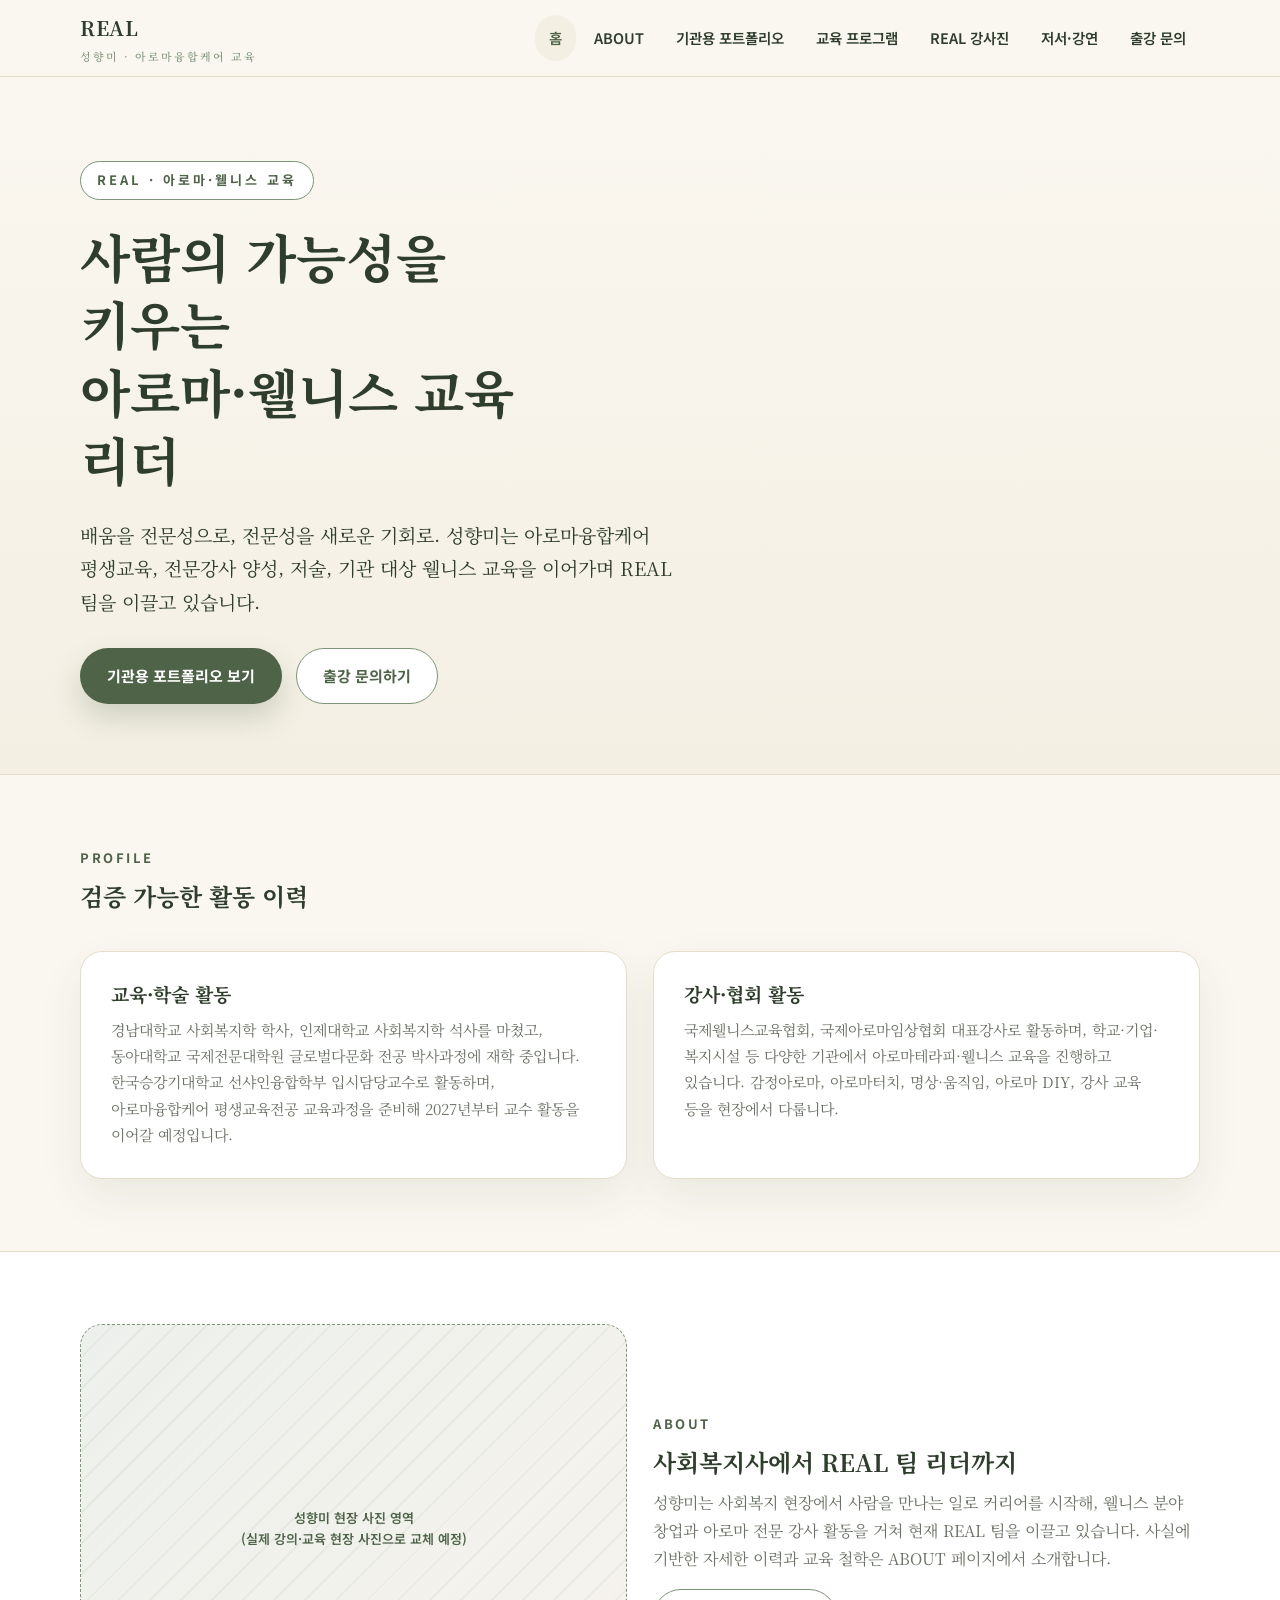
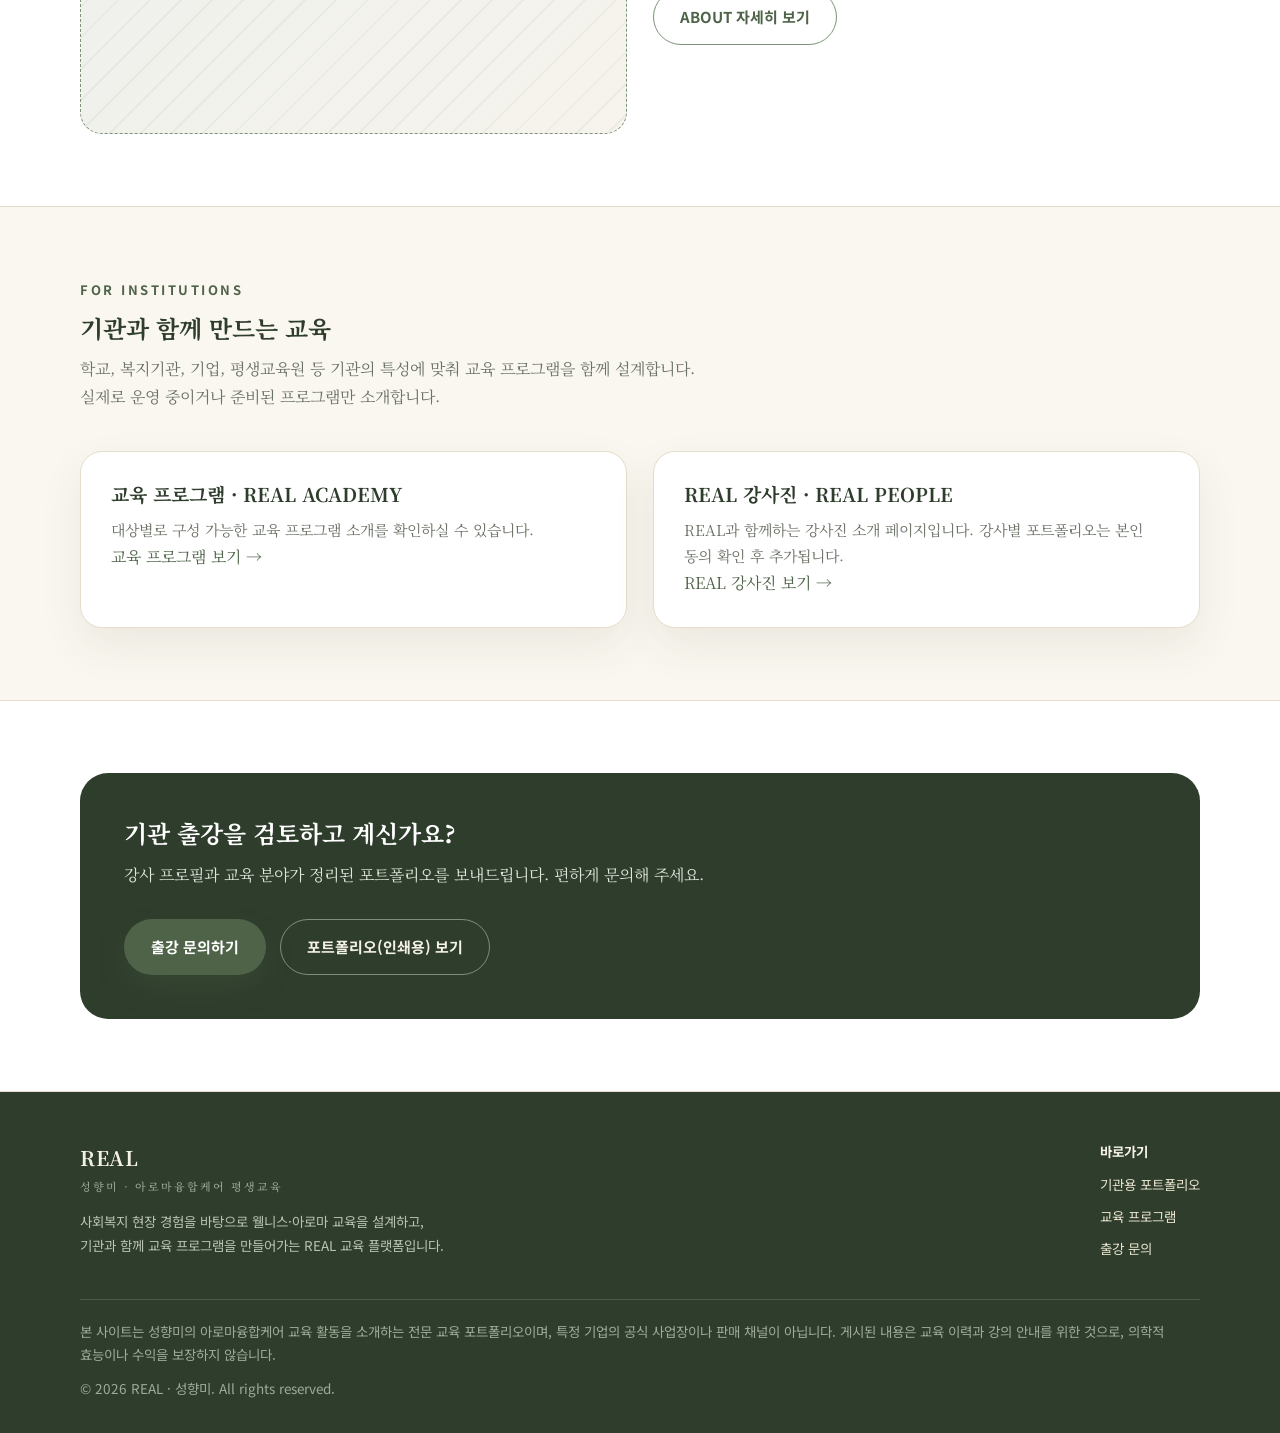
==== real-brand/index.html @ 049f68d8 "Add REAL brand portfolio site (separate static site, real-brand/) First-stage implementation of 성향미'" ====
<!doctype html>
<html lang="ko">
<head>
<meta charset="UTF-8" />
<meta name="viewport" content="width=device-width, initial-scale=1.0" />
<title>성향미 | REAL 아로마·웰니스 교육 리더</title>
<meta name="description" content="사람의 가능성을 키우는 아로마·웰니스 교육 리더 성향미. 평생교육 전문가, 교육과정 기획자, 전문강사 양성가, 저자, 교육 컨설턴트로서의 활동을 소개합니다." />
<link rel="canonical" href="https://real.aroma1004.com/" />
<meta name="robots" content="index,follow" />
<link rel="icon" href="data:image/svg+xml,%3Csvg xmlns='http://www.w3.org/2000/svg' viewBox='0 0 32 32'%3E%3Ccircle cx='16' cy='16' r='15' fill='%23f3efe3'/%3E%3Cpath d='M16 6c5 4 8 8 8 13a8 8 0 0 1-16 0c0-5 3-9 8-13Z' fill='none' stroke='%234f6349' stroke-width='2'/%3E%3C/svg%3E" />
<meta property="og:type" content="website" />
<meta property="og:site_name" content="REAL · 성향미" />
<meta property="og:title" content="성향미 | REAL 아로마·웰니스 교육 리더" />
<meta property="og:description" content="사람의 가능성을 키우는 아로마·웰니스 교육 리더 성향미. 평생교육 전문가, 교육과정 기획자, 전문강사 양성가, 저자, 교육 컨설턴트로서의 활동을 소개합니다." />
<meta property="og:url" content="https://real.aroma1004.com/" />
<meta name="twitter:card" content="summary" />
<link rel="preconnect" href="https://fonts.googleapis.com">
<link rel="preconnect" href="https://fonts.gstatic.com" crossorigin>
<link href="https://fonts.googleapis.com/css2?family=Noto+Serif+KR:wght@500;700;900&family=Noto+Sans+KR:wght@400;500;600;700;800&display=swap" rel="stylesheet">
<link rel="stylesheet" href="assets/style.css" />
</head>
<body>
  <header class="site-header">
    <div class="container nav">
      <a href="index.html" class="brand">REAL<small>성향미 · 아로마융합케어 교육</small></a>
      <button class="nav-toggle btn btn-outline no-print" id="navToggle" aria-label="메뉴 열기" aria-expanded="false">메뉴</button>
      <nav class="nav-links" id="navLinks">
        <a href="index.html" aria-current="page">홈</a>
        <a href="about.html">ABOUT</a>
        <a href="portfolio.html">기관용 포트폴리오</a>
        <a href="programs.html">교육 프로그램</a>
        <a href="team.html">REAL 강사진</a>
        <a href="publications.html">저서·강연</a>
        <a href="contact.html">출강 문의</a>
      </nav>
    </div>
  </header>

  <main>

    <section class="hero">
      <div class="container">
        <span class="eyebrow">REAL · 아로마·웰니스 교육</span>
        <h1>사람의 가능성을 키우는<br>아로마·웰니스 교육 리더</h1>
        <p class="lede">
          배움을 전문성으로, 전문성을 새로운 기회로. 성향미는 아로마융합케어 평생교육,
          전문강사 양성, 저술, 기관 대상 웰니스 교육을 이어가며 REAL 팀을 이끌고 있습니다.
        </p>
        <div class="hero-actions">
          <a class="btn btn-primary" href="portfolio.html">기관용 포트폴리오 보기</a>
          <a class="btn btn-outline" href="contact.html">출강 문의하기</a>
        </div>
      </div>
    </section>

    <section>
      <div class="container">
        <div class="section-head">
          <span class="tag">Profile</span>
          <h2>검증 가능한 활동 이력</h2>
        </div>
        <div class="grid grid-2">
          <div class="card">
            <h3>교육·학술 활동</h3>
            <p>
              경남대학교 사회복지학 학사, 인제대학교 사회복지학 석사를 마쳤고,
              동아대학교 국제전문대학원 글로벌다문화 전공 박사과정에 재학 중입니다.
              한국승강기대학교 선샤인융합학부 입시담당교수로 활동하며, 아로마융합케어
              평생교육전공 교육과정을 준비해 2027년부터 교수 활동을 이어갈 예정입니다.
            </p>
          </div>
          <div class="card">
            <h3>강사·협회 활동</h3>
            <p>
              국제웰니스교육협회, 국제아로마임상협회 대표강사로 활동하며, 학교·기업·복지시설
              등 다양한 기관에서 아로마테라피·웰니스 교육을 진행하고 있습니다. 감정아로마,
              아로마터치, 명상·움직임, 아로마 DIY, 강사 교육 등을 현장에서 다룹니다.
            </p>
          </div>
        </div>
      </div>
    </section>

    <section class="section-alt">
      <div class="container grid grid-2" style="align-items:center">
        <div class="photo-frame" aria-hidden="true">
          <span>성향미 현장 사진 영역<br>(실제 강의·교육 현장 사진으로 교체 예정)</span>
        </div>
        <div>
          <span class="tag">About</span>
          <h2>사회복지사에서 REAL 팀 리더까지</h2>
          <p>
            성향미는 사회복지 현장에서 사람을 만나는 일로 커리어를 시작해, 웰니스 분야
            창업과 아로마 전문 강사 활동을 거쳐 현재 REAL 팀을 이끌고 있습니다. 사실에
            기반한 자세한 이력과 교육 철학은 ABOUT 페이지에서 소개합니다.
          </p>
          <a class="btn btn-outline" href="about.html">ABOUT 자세히 보기</a>
        </div>
      </div>
    </section>

    <section>
      <div class="container">
        <div class="section-head">
          <span class="tag">For Institutions</span>
          <h2>기관과 함께 만드는 교육</h2>
          <p class="lede" style="font-size:16px">
            학교, 복지기관, 기업, 평생교육원 등 기관의 특성에 맞춰 교육 프로그램을 함께
            설계합니다. 실제로 운영 중이거나 준비된 프로그램만 소개합니다.
          </p>
        </div>
        <div class="grid grid-2">
          <div class="card">
            <h3>교육 프로그램 · REAL ACADEMY</h3>
            <p>대상별로 구성 가능한 교육 프로그램 소개를 확인하실 수 있습니다.</p>
            <a href="programs.html">교육 프로그램 보기 →</a>
          </div>
          <div class="card">
            <h3>REAL 강사진 · REAL PEOPLE</h3>
            <p>REAL과 함께하는 강사진 소개 페이지입니다. 강사별 포트폴리오는 본인 동의 확인 후 추가됩니다.</p>
            <a href="team.html">REAL 강사진 보기 →</a>
          </div>
        </div>
      </div>
    </section>

    <section class="section-alt">
      <div class="container">
        <div class="contact-card">
          <h2>기관 출강을 검토하고 계신가요?</h2>
          <p>강사 프로필과 교육 분야가 정리된 포트폴리오를 보내드립니다. 편하게 문의해 주세요.</p>
          <div class="hero-actions">
            <a class="btn btn-primary" href="contact.html">출강 문의하기</a>
            <a class="btn btn-outline" style="background:transparent;color:#f4f1e6;border-color:rgba(255,255,255,.4)" href="portfolio.html">포트폴리오(인쇄용) 보기</a>
          </div>
        </div>
      </div>
    </section>

  </main>
  <footer>
    <div class="container footer-grid">
      <div>
        <div class="brand" style="color:#f4f1e6">REAL<small style="color:#9fab99">성향미 · 아로마융합케어 평생교육</small></div>
        <p style="margin-top:14px;max-width:46ch;color:#b9c3b4">
          사회복지 현장 경험을 바탕으로 웰니스·아로마 교육을 설계하고,
          기관과 함께 교육 프로그램을 만들어가는 REAL 교육 플랫폼입니다.
        </p>
      </div>
      <div>
        <div style="font-weight:700;color:#f4f1e6;margin-bottom:10px">바로가기</div>
        <div style="display:flex;flex-direction:column;gap:8px">
          <a href="portfolio.html">기관용 포트폴리오</a>
          <a href="programs.html">교육 프로그램</a>
          <a href="contact.html">출강 문의</a>
        </div>
      </div>
    </div>
    <div class="container footer-legal">
      <p style="margin:0;color:#9fab99">
        본 사이트는 성향미의 아로마융합케어 교육 활동을 소개하는 전문 교육 포트폴리오이며,
        특정 기업의 공식 사업장이나 판매 채널이 아닙니다. 게시된 내용은 교육 이력과 강의 안내를 위한 것으로,
        의학적 효능이나 수익을 보장하지 않습니다.
      </p>
      <p style="margin:10px 0 0;color:#9fab99">&copy; <span id="year"></span> REAL · 성향미. All rights reserved.</p>
    </div>
  </footer>
  <script>
    document.getElementById('year').textContent = new Date().getFullYear();
    var navToggle = document.getElementById('navToggle');
    var navLinks = document.getElementById('navLinks');
    navToggle.addEventListener('click', function(){
      var open = navLinks.classList.toggle('open');
      navToggle.setAttribute('aria-expanded', open ? 'true' : 'false');
    });
  </script>

</body>
</html>
---- real-brand/assets/style.css ----
/* REAL · 성향미 브랜드 사이트 공통 스타일
   팔레트: 아이보리 + 세이지그린, 편집 디자인 톤 */

:root{
  --ivory:#faf7f0;
  --ivory-deep:#f3efe3;
  --paper:#ffffff;
  --sage:#7c9478;
  --sage-deep:#4f6349;
  --sage-ink:#2f3d2c;
  --ink:#2a2e27;
  --muted:#6b7266;
  --line:#e4ddc9;
  --gold:#ab8a4a;
  --shadow:0 18px 44px rgba(47,61,44,.08);
  --radius:22px;
  --maxw:1120px;
}

*{box-sizing:border-box}
html{scroll-behavior:smooth}
body{
  margin:0;
  font-family:'Noto Serif KR','Georgia',serif;
  background:var(--ivory);
  color:var(--ink);
  line-height:1.75;
  word-break:keep-all;
  overflow-wrap:break-word;
}
h1,h2,h3,h4{
  font-family:'Noto Serif KR',serif;
  color:var(--sage-ink);
  line-height:1.3;
  margin:0 0 .5em;
  font-weight:700;
}
p{margin:0 0 1em;color:var(--muted)}
a{color:var(--sage-deep);text-decoration:none}
a:hover{color:var(--gold)}
img{max-width:100%;display:block}
.container{width:min(var(--maxw),92%);margin:0 auto}

/* header / nav */
.site-header{
  position:sticky;top:0;z-index:40;
  background:rgba(250,247,240,.92);
  backdrop-filter:blur(10px);
  border-bottom:1px solid var(--line);
}
.nav{
  display:flex;align-items:center;justify-content:space-between;
  height:76px;gap:16px;
}
.brand{
  font-family:'Noto Serif KR',serif;font-weight:700;font-size:20px;
  letter-spacing:.5px;color:var(--sage-ink);
}
.brand small{display:block;font-size:11px;letter-spacing:2px;color:var(--sage);font-weight:500;margin-top:2px}
.nav-links{display:flex;gap:4px;flex-wrap:wrap}
.nav-links a{
  padding:10px 14px;border-radius:999px;font-size:14.5px;font-weight:600;
  font-family:'Noto Sans KR',sans-serif;color:var(--sage-ink);
}
.nav-links a:hover,.nav-links a[aria-current="page"]{background:var(--ivory-deep);color:var(--sage-deep)}
button.nav-toggle{display:none}

/* hero */
.hero{
  padding:84px 0 70px;
  background:linear-gradient(180deg,var(--ivory) 0%,var(--ivory-deep) 100%);
  border-bottom:1px solid var(--line);
}
.eyebrow{
  display:inline-flex;align-items:center;gap:8px;
  font-family:'Noto Sans KR',sans-serif;font-size:13px;font-weight:700;
  letter-spacing:3px;color:var(--sage-deep);
  padding:7px 16px;border:1px solid var(--sage);border-radius:999px;
  margin-bottom:22px;background:var(--paper);
}
.hero h1{font-size:clamp(32px,4.4vw,52px);max-width:16ch}
.hero .lede{font-size:19px;max-width:56ch;color:var(--sage-ink)}
.hero-actions{display:flex;gap:14px;margin-top:30px;flex-wrap:wrap}

/* buttons */
.btn{
  display:inline-flex;align-items:center;gap:8px;
  font-family:'Noto Sans KR',sans-serif;font-weight:700;font-size:15px;
  padding:14px 26px;border-radius:999px;border:1px solid transparent;
  cursor:pointer;
}
.btn-primary{background:var(--sage-deep);color:#fff;box-shadow:0 14px 28px rgba(79,99,73,.22)}
.btn-primary:hover{background:var(--sage-ink);color:#fff}
.btn-outline{border-color:var(--sage);color:var(--sage-deep);background:var(--paper)}
.btn-outline:hover{background:var(--ivory-deep)}

/* sections */
section{padding:72px 0}
.section-head{max-width:640px;margin-bottom:40px}
.tag{
  font-family:'Noto Sans KR',sans-serif;font-size:13px;font-weight:700;
  letter-spacing:2.5px;color:var(--sage-deep);text-transform:uppercase;
  margin-bottom:10px;display:block;
}
.section-alt{background:var(--paper);border-top:1px solid var(--line);border-bottom:1px solid var(--line)}

/* cards / grids */
.grid{display:grid;gap:26px}
.grid-2{grid-template-columns:repeat(2,minmax(0,1fr))}
.grid-3{grid-template-columns:repeat(3,minmax(0,1fr))}
.card{
  background:var(--paper);border:1px solid var(--line);border-radius:var(--radius);
  padding:30px;box-shadow:var(--shadow);
}
.card h3{font-size:19px;margin-bottom:10px}
.card p{font-size:15px;margin-bottom:0}

/* photo placeholder (no AI-generated imagery; swap with real on-site photos) */
.photo-frame{
  border-radius:var(--radius);
  aspect-ratio:4/3;
  background:
    linear-gradient(135deg,rgba(124,148,120,.14),rgba(171,138,74,.10)),
    repeating-linear-gradient(135deg,rgba(79,99,73,.06) 0 2px,transparent 2px 22px);
  border:1px dashed var(--sage);
  display:flex;align-items:center;justify-content:center;
  text-align:center;padding:24px;
}
.photo-frame span{
  font-family:'Noto Sans KR',sans-serif;font-size:13px;color:var(--sage-deep);
  font-weight:600;line-height:1.6;
}

/* timeline (About) */
.timeline{display:flex;flex-direction:column;gap:0;border-left:2px solid var(--sage);margin-left:10px}
.timeline-item{position:relative;padding:0 0 42px 32px}
.timeline-item:last-child{padding-bottom:0}
.timeline-item::before{
  content:'';position:absolute;left:-7px;top:4px;width:12px;height:12px;
  border-radius:50%;background:var(--sage-deep);border:3px solid var(--ivory);
}
.timeline-stage{font-family:'Noto Sans KR',sans-serif;font-size:13px;font-weight:700;color:var(--gold);letter-spacing:1px;margin-bottom:4px}
.timeline-item h3{margin-bottom:8px}

/* table (lecture cases, publications) */
.table-wrap{overflow-x:auto;border:1px solid var(--line);border-radius:var(--radius);background:var(--paper)}
table{width:100%;border-collapse:collapse;font-family:'Noto Sans KR',sans-serif;font-size:14.5px}
th,td{padding:16px 18px;text-align:left;border-bottom:1px solid var(--line)}
th{color:var(--sage-deep);font-weight:700;background:var(--ivory-deep)}
tr:last-child td{border-bottom:none}
.placeholder-note{font-size:13px;color:var(--muted);font-style:italic}

/* instructor card (team) */
.team-card{text-align:left}
.team-card .role{
  font-family:'Noto Sans KR',sans-serif;font-size:12.5px;font-weight:700;
  letter-spacing:1.5px;color:var(--gold);text-transform:uppercase;margin-bottom:6px;
}
.team-card.placeholder{
  display:flex;align-items:center;justify-content:center;
  border-style:dashed;color:var(--muted);font-family:'Noto Sans KR',sans-serif;font-size:14px;
}

/* contact */
.contact-card{background:var(--sage-ink);color:#f4f1e6;border-radius:28px;padding:44px}
.contact-card h2{color:#fff}
.contact-card p{color:#dfe6dc}
.contact-row{display:flex;gap:18px;flex-wrap:wrap;margin-top:24px}
.contact-pill{
  display:flex;align-items:center;gap:10px;background:rgba(255,255,255,.08);
  border:1px solid rgba(255,255,255,.22);border-radius:999px;padding:12px 20px;
  font-family:'Noto Sans KR',sans-serif;font-size:14.5px;color:#f4f1e6;
}
.notice-box{
  background:var(--ivory-deep);border:1px solid var(--line);border-radius:var(--radius);
  padding:22px 26px;font-family:'Noto Sans KR',sans-serif;font-size:14px;color:var(--muted);
  margin-top:28px;
}
.notice-box strong{color:var(--sage-ink)}

/* footer */
footer{
  background:var(--sage-ink);color:#cfd8cb;padding:48px 0 32px;
  font-family:'Noto Sans KR',sans-serif;font-size:13.5px;
}
footer a{color:#e9e4cf}
.footer-grid{display:flex;justify-content:space-between;gap:24px;flex-wrap:wrap}
.footer-legal{margin-top:28px;padding-top:20px;border-top:1px solid rgba(255,255,255,.14);color:#9fab99}

/* print */
@media print{
  .site-header,.hero-actions,footer,.no-print{display:none !important}
  body{background:#fff;color:#111}
  section{padding:18px 0}
  .card,.contact-card{box-shadow:none;border:1px solid #ccc}
  a{color:#111;text-decoration:underline}
}

/* responsive */
@media (max-width:860px){
  .grid-3{grid-template-columns:1fr}
  .grid-2{grid-template-columns:1fr}
  .nav-links{display:none}
  button.nav-toggle{display:inline-flex}
  .nav-links.open{
    display:flex;flex-direction:column;position:absolute;top:76px;left:0;right:0;
    background:var(--paper);border-bottom:1px solid var(--line);padding:12px;gap:4px;
  }
}
@media (max-width:640px){
  section{padding:54px 0}
  .hero{padding:64px 0 48px}
  .contact-card{padding:28px}
}
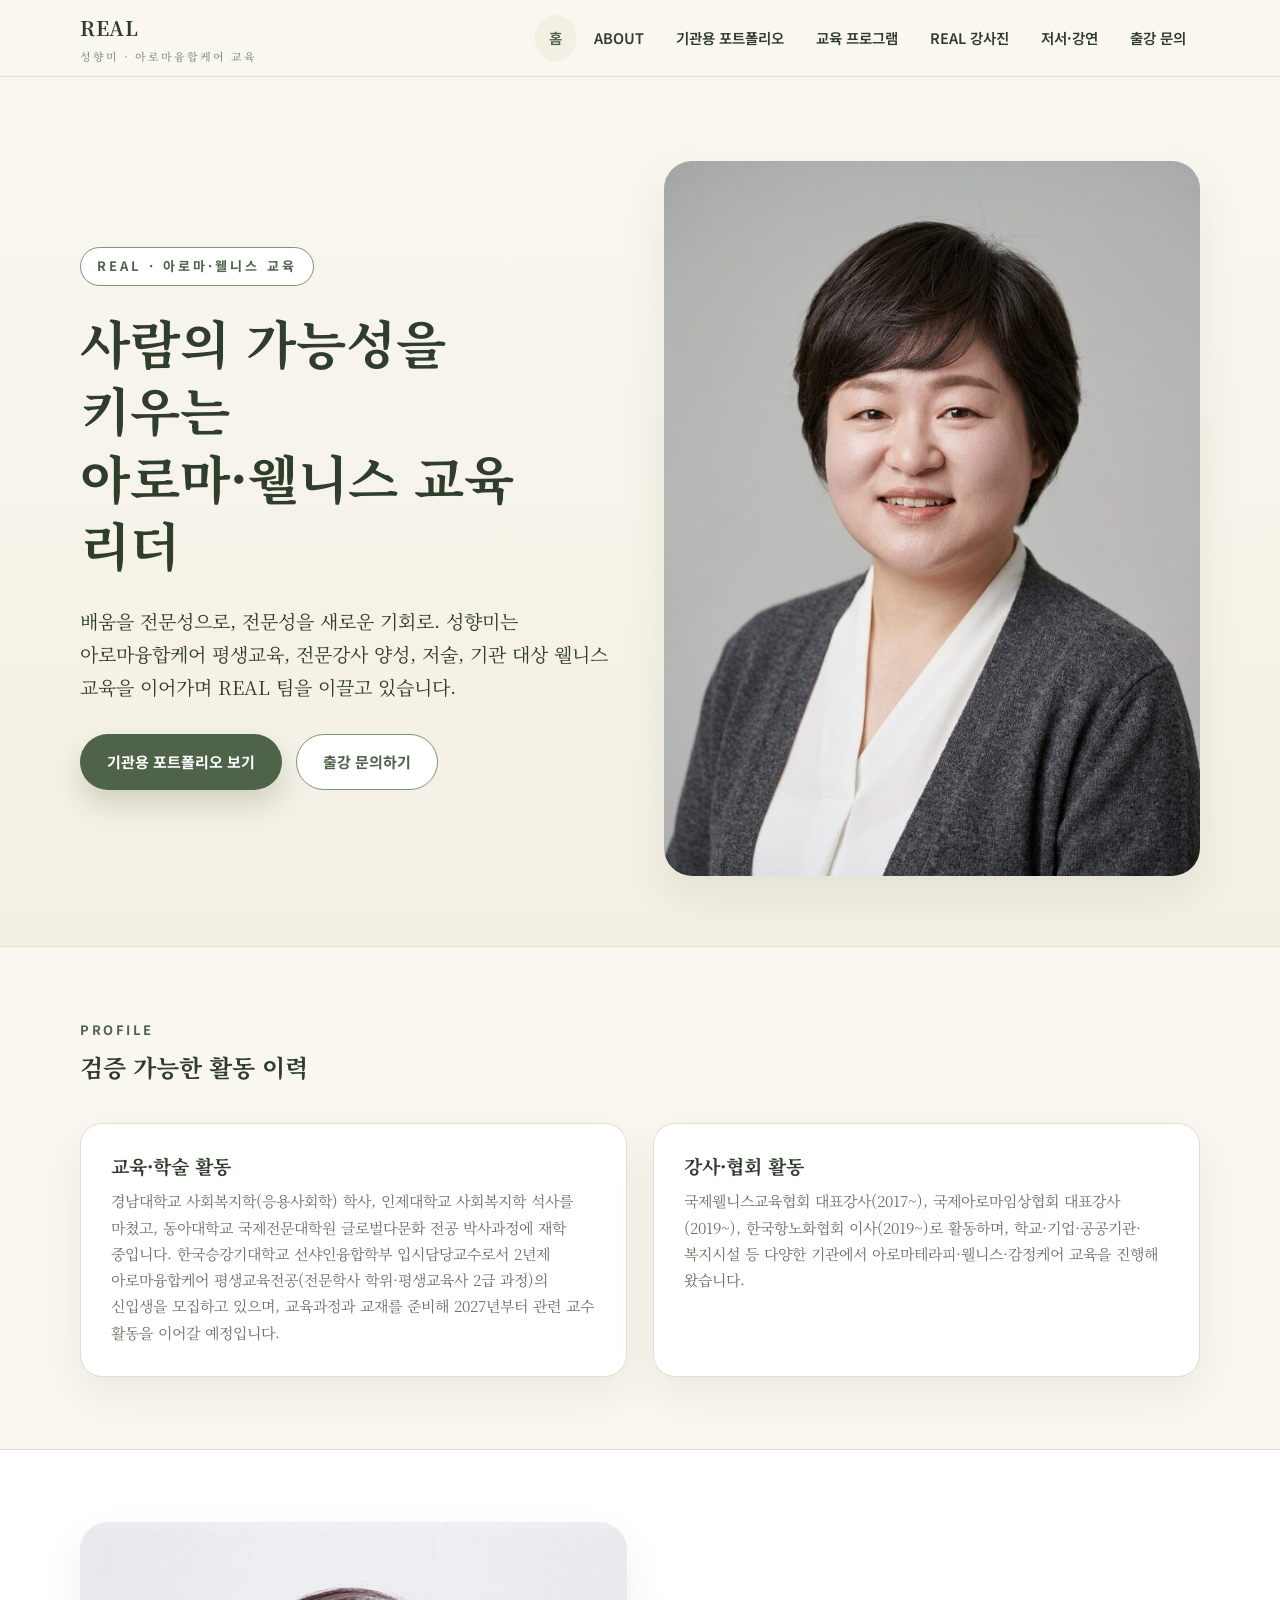
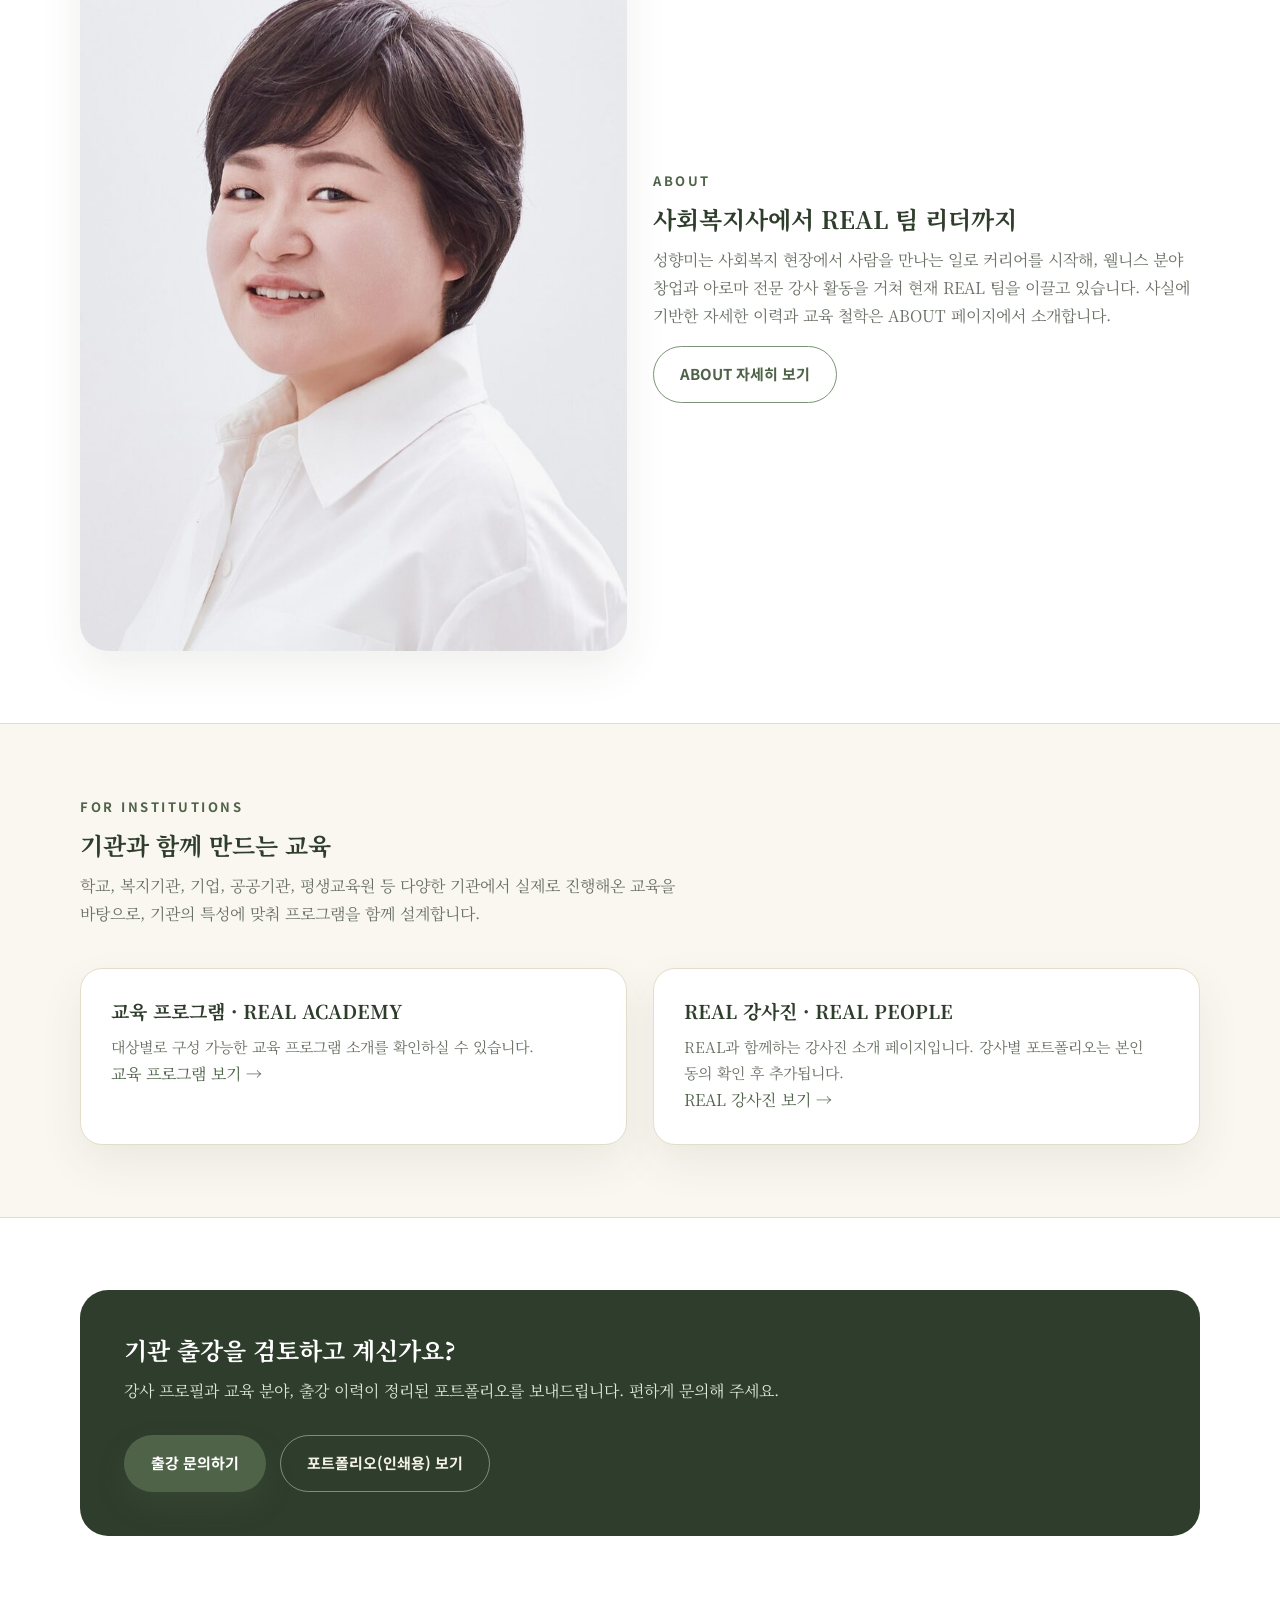
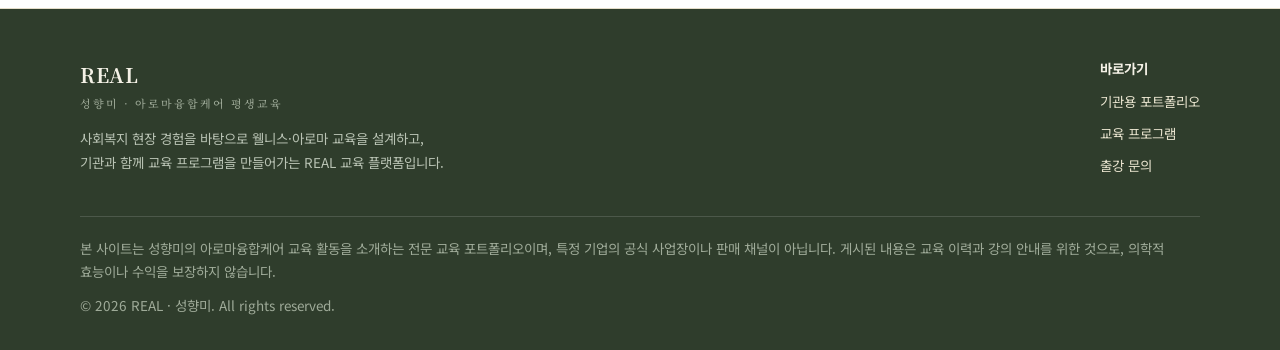
==== commit 24b8b997: "Fill REAL brand site with verified facts from uploaded materials Replaces most placeholders with rea" ====
--- a/real-brand/index.html
+++ b/real-brand/index.html
@@ -39,16 +39,21 @@
   <main>
 
     <section class="hero">
-      <div class="container">
-        <span class="eyebrow">REAL · 아로마·웰니스 교육</span>
-        <h1>사람의 가능성을 키우는<br>아로마·웰니스 교육 리더</h1>
-        <p class="lede">
-          배움을 전문성으로, 전문성을 새로운 기회로. 성향미는 아로마융합케어 평생교육,
-          전문강사 양성, 저술, 기관 대상 웰니스 교육을 이어가며 REAL 팀을 이끌고 있습니다.
-        </p>
-        <div class="hero-actions">
-          <a class="btn btn-primary" href="portfolio.html">기관용 포트폴리오 보기</a>
-          <a class="btn btn-outline" href="contact.html">출강 문의하기</a>
+      <div class="container grid grid-2" style="align-items:center;gap:48px">
+        <div>
+          <span class="eyebrow">REAL · 아로마·웰니스 교육</span>
+          <h1>사람의 가능성을 키우는<br>아로마·웰니스 교육 리더</h1>
+          <p class="lede">
+            배움을 전문성으로, 전문성을 새로운 기회로. 성향미는 아로마융합케어 평생교육,
+            전문강사 양성, 저술, 기관 대상 웰니스 교육을 이어가며 REAL 팀을 이끌고 있습니다.
+          </p>
+          <div class="hero-actions">
+            <a class="btn btn-primary" href="portfolio.html">기관용 포트폴리오 보기</a>
+            <a class="btn btn-outline" href="contact.html">출강 문의하기</a>
+          </div>
+        </div>
+        <div>
+          <img src="assets/photos/seonghyangmi-4.jpg" alt="성향미 프로필 사진" style="width:100%;border-radius:28px;box-shadow:var(--shadow)">
         </div>
       </div>
     </section>
@@ -63,18 +68,19 @@
           <div class="card">
             <h3>교육·학술 활동</h3>
             <p>
-              경남대학교 사회복지학 학사, 인제대학교 사회복지학 석사를 마쳤고,
+              경남대학교 사회복지학(응용사회학) 학사, 인제대학교 사회복지학 석사를 마쳤고,
               동아대학교 국제전문대학원 글로벌다문화 전공 박사과정에 재학 중입니다.
-              한국승강기대학교 선샤인융합학부 입시담당교수로 활동하며, 아로마융합케어
-              평생교육전공 교육과정을 준비해 2027년부터 교수 활동을 이어갈 예정입니다.
+              한국승강기대학교 선샤인융합학부 입시담당교수로서 2년제 아로마융합케어
+              평생교육전공(전문학사 학위·평생교육사 2급 과정)의 신입생을 모집하고 있으며,
+              교육과정과 교재를 준비해 2027년부터 관련 교수 활동을 이어갈 예정입니다.
             </p>
           </div>
           <div class="card">
             <h3>강사·협회 활동</h3>
             <p>
-              국제웰니스교육협회, 국제아로마임상협회 대표강사로 활동하며, 학교·기업·복지시설
-              등 다양한 기관에서 아로마테라피·웰니스 교육을 진행하고 있습니다. 감정아로마,
-              아로마터치, 명상·움직임, 아로마 DIY, 강사 교육 등을 현장에서 다룹니다.
+              국제웰니스교육협회 대표강사(2017~), 국제아로마임상협회 대표강사(2019~),
+              한국항노화협회 이사(2019~)로 활동하며, 학교·기업·공공기관·복지시설 등
+              다양한 기관에서 아로마테라피·웰니스·감정케어 교육을 진행해 왔습니다.
             </p>
           </div>
         </div>
@@ -83,8 +89,8 @@
 
     <section class="section-alt">
       <div class="container grid grid-2" style="align-items:center">
-        <div class="photo-frame" aria-hidden="true">
-          <span>성향미 현장 사진 영역<br>(실제 강의·교육 현장 사진으로 교체 예정)</span>
+        <div>
+          <img src="assets/photos/seonghyangmi-1.jpg" alt="성향미 프로필 사진" style="width:100%;border-radius:28px;box-shadow:var(--shadow)">
         </div>
         <div>
           <span class="tag">About</span>
@@ -105,8 +111,8 @@
           <span class="tag">For Institutions</span>
           <h2>기관과 함께 만드는 교육</h2>
           <p class="lede" style="font-size:16px">
-            학교, 복지기관, 기업, 평생교육원 등 기관의 특성에 맞춰 교육 프로그램을 함께
-            설계합니다. 실제로 운영 중이거나 준비된 프로그램만 소개합니다.
+            학교, 복지기관, 기업, 공공기관, 평생교육원 등 다양한 기관에서 실제로 진행해온
+            교육을 바탕으로, 기관의 특성에 맞춰 프로그램을 함께 설계합니다.
           </p>
         </div>
         <div class="grid grid-2">
@@ -128,7 +134,7 @@
       <div class="container">
         <div class="contact-card">
           <h2>기관 출강을 검토하고 계신가요?</h2>
-          <p>강사 프로필과 교육 분야가 정리된 포트폴리오를 보내드립니다. 편하게 문의해 주세요.</p>
+          <p>강사 프로필과 교육 분야, 출강 이력이 정리된 포트폴리오를 보내드립니다. 편하게 문의해 주세요.</p>
           <div class="hero-actions">
             <a class="btn btn-primary" href="contact.html">출강 문의하기</a>
             <a class="btn btn-outline" style="background:transparent;color:#f4f1e6;border-color:rgba(255,255,255,.4)" href="portfolio.html">포트폴리오(인쇄용) 보기</a>
